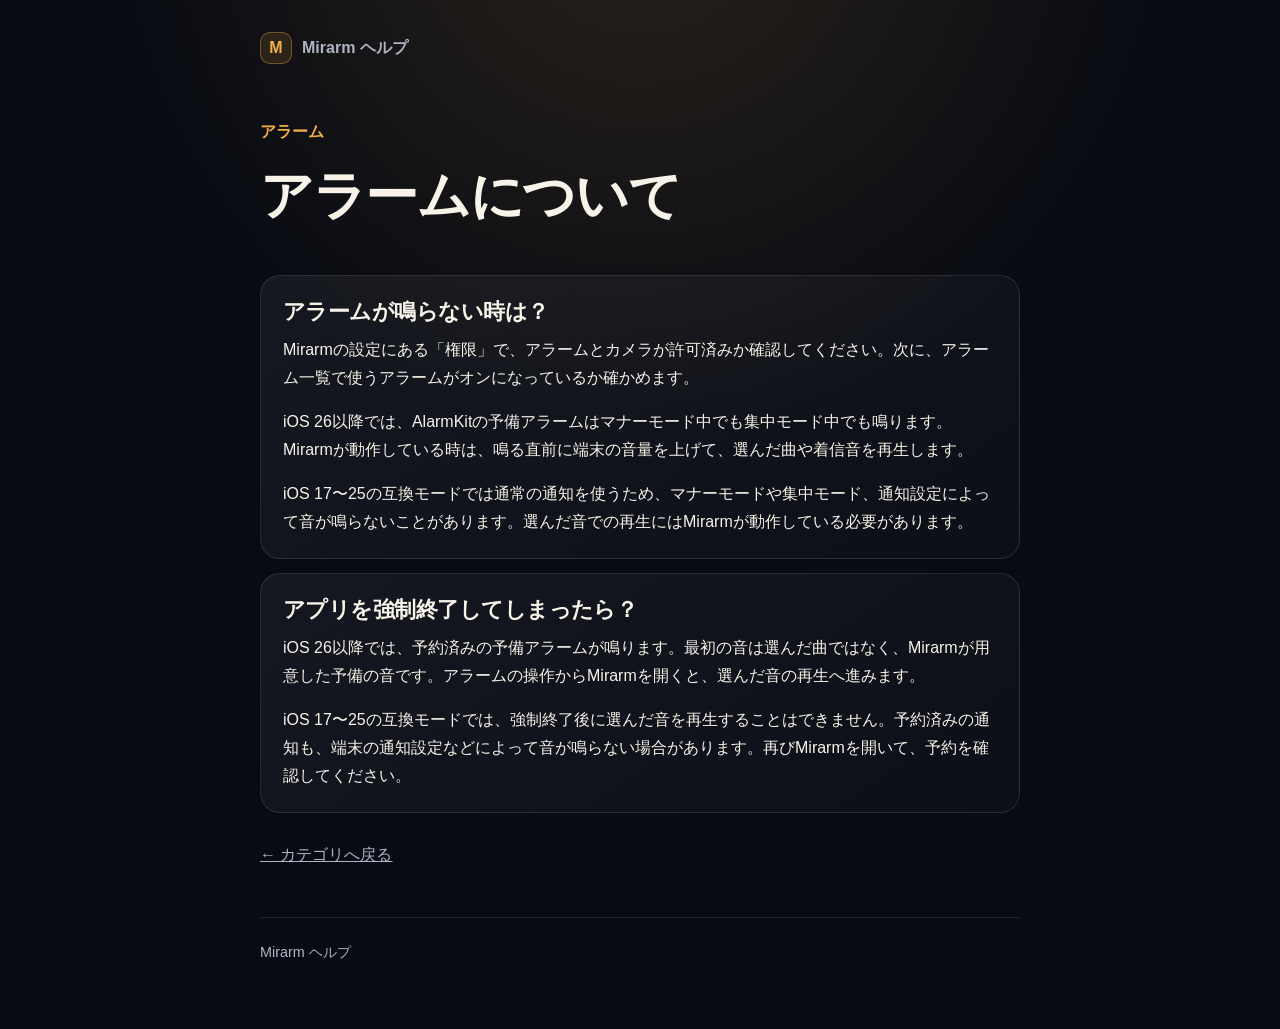
==== alarm.html @ 3942aad4 "Publish Mirarm help center" ====
<!doctype html>
<html lang="ja">
<head>
  <meta charset="utf-8">
  <meta name="viewport" content="width=device-width, initial-scale=1">
  <meta name="description" content="Mirarmのアラームについてのよくある質問です。">
  <title>アラーム｜Mirarm ヘルプ</title>
  <link rel="stylesheet" href="styles.css">
</head>
<body>
  <main class="shell">
    <a class="brand" href="index.html"><span class="brand-mark" aria-hidden="true">M</span>Mirarm ヘルプ</a>
    <header><p class="eyebrow">アラーム</p><h1>アラームについて</h1></header>
    <article class="answer">
      <h2>アラームが鳴らない時は？</h2>
      <p>Mirarmの設定にある「権限」で、アラームとカメラが許可済みか確認してください。次に、アラーム一覧で使うアラームがオンになっているか確かめます。</p>
      <p>iOS 26以降では、AlarmKitの予備アラームはマナーモード中でも集中モード中でも鳴ります。Mirarmが動作している時は、鳴る直前に端末の音量を上げて、選んだ曲や着信音を再生します。</p>
      <p>iOS 17〜25の互換モードでは通常の通知を使うため、マナーモードや集中モード、通知設定によって音が鳴らないことがあります。選んだ音での再生にはMirarmが動作している必要があります。</p>
    </article>
    <article class="answer">
      <h2>アプリを強制終了してしまったら？</h2>
      <p>iOS 26以降では、予約済みの予備アラームが鳴ります。最初の音は選んだ曲ではなく、Mirarmが用意した予備の音です。アラームの操作からMirarmを開くと、選んだ音の再生へ進みます。</p>
      <p>iOS 17〜25の互換モードでは、強制終了後に選んだ音を再生することはできません。予約済みの通知も、端末の通知設定などによって音が鳴らない場合があります。再びMirarmを開いて、予約を確認してください。</p>
    </article>
    <a class="back" href="index.html">← カテゴリへ戻る</a>
    <footer>Mirarm ヘルプ</footer>
  </main>
</body>
</html>
---- styles.css ----
:root {
  color-scheme: dark;
  --ink: #080b13;
  --panel: #111725;
  --line: rgba(255, 255, 255, 0.1);
  --text: #f7f3e9;
  --muted: #aeb4c2;
  --amber: #f2ae49;
  --amber-soft: rgba(242, 174, 73, 0.12);
}

* { box-sizing: border-box; }

html { background: var(--ink); }

body {
  margin: 0;
  color: var(--text);
  background:
    radial-gradient(circle at 50% -10%, rgba(242, 174, 73, 0.14), transparent 34rem),
    var(--ink);
  font-family: -apple-system, BlinkMacSystemFont, "SF Pro Text", "Hiragino Sans", sans-serif;
  font-size: 16px;
  line-height: 1.75;
}

a { color: inherit; }

.shell {
  width: min(760px, calc(100% - 32px));
  margin: 0 auto;
  padding: 32px 0 64px;
}

.brand {
  display: inline-flex;
  align-items: center;
  gap: 10px;
  color: var(--muted);
  text-decoration: none;
  font-weight: 650;
}

.brand-mark {
  display: grid;
  width: 32px;
  height: 32px;
  place-items: center;
  border: 1px solid rgba(242, 174, 73, 0.35);
  border-radius: 10px;
  color: var(--amber);
  background: var(--amber-soft);
}

header { padding: 54px 0 32px; }

h1, h2 { line-height: 1.3; letter-spacing: -0.025em; }
h1 { margin: 0 0 12px; font-size: clamp(2rem, 8vw, 3.3rem); }
h2 { margin: 40px 0 14px; font-size: 1.35rem; }
p { margin: 0 0 16px; }
.lead { max-width: 35rem; color: var(--muted); font-size: 1.05rem; }

.grid {
  display: grid;
  grid-template-columns: repeat(2, minmax(0, 1fr));
  gap: 14px;
}

.card, .answer {
  border: 1px solid var(--line);
  border-radius: 20px;
  background: linear-gradient(145deg, rgba(255,255,255,0.055), rgba(255,255,255,0.018));
}

.card {
  display: block;
  min-height: 148px;
  padding: 20px;
  text-decoration: none;
  transition: transform 160ms ease, border-color 160ms ease, background 160ms ease;
}

.card:hover, .card:focus-visible {
  transform: translateY(-2px);
  border-color: rgba(242, 174, 73, 0.45);
  background: linear-gradient(145deg, rgba(242,174,73,0.11), rgba(255,255,255,0.025));
  outline: none;
}

.card strong { display: block; margin-bottom: 8px; font-size: 1.1rem; }
.card span { color: var(--muted); }
.eyebrow { color: var(--amber); font-weight: 700; }
.back { display: inline-block; margin-top: 28px; color: var(--muted); }

.answer { padding: 22px; }
.answer + .answer { margin-top: 14px; }
.answer h2 { margin: 0 0 10px; }
.answer p:last-child { margin-bottom: 0; }

footer {
  margin-top: 48px;
  padding-top: 22px;
  border-top: 1px solid var(--line);
  color: var(--muted);
  font-size: 0.9rem;
}

@media (max-width: 600px) {
  .shell { width: min(100% - 24px, 760px); padding-top: 20px; }
  header { padding-top: 42px; }
  .grid { grid-template-columns: 1fr; }
  .card { min-height: 0; }
}

@media (prefers-reduced-motion: reduce) {
  .card { transition: none; }
}
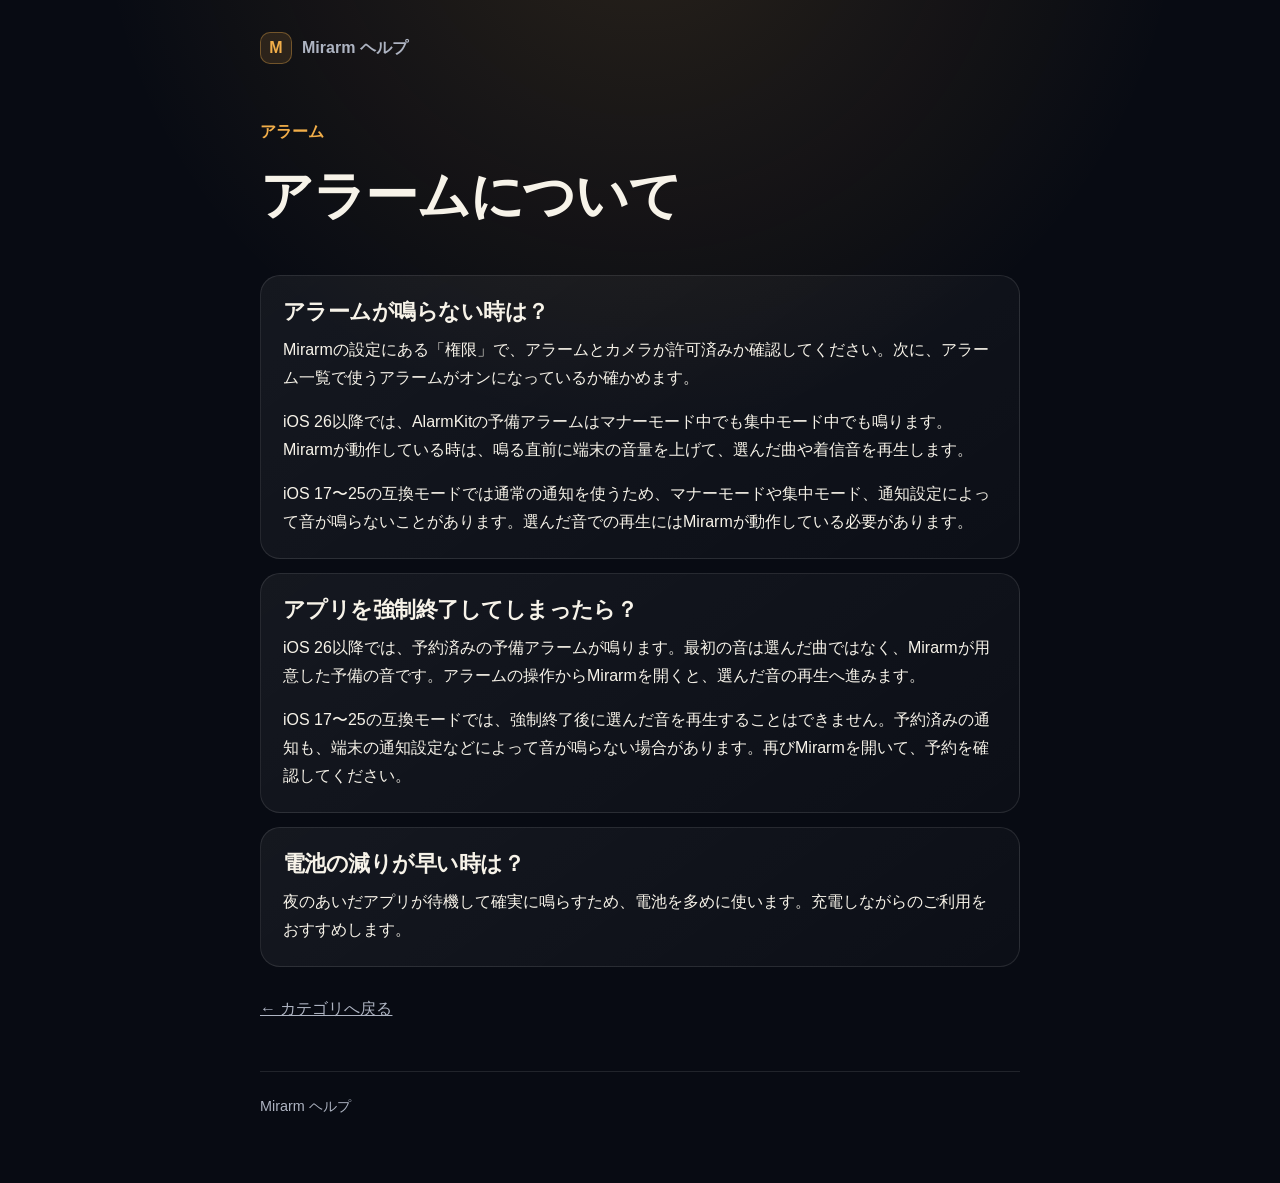
==== commit 15a72198: "Add battery usage note to alarm help Co-Authored-By: Claude Opus 5.5 <noreply@anthropic.com>" ====
--- a/alarm.html
+++ b/alarm.html
@@ -22,6 +22,10 @@
       <p>iOS 26以降では、予約済みの予備アラームが鳴ります。最初の音は選んだ曲ではなく、Mirarmが用意した予備の音です。アラームの操作からMirarmを開くと、選んだ音の再生へ進みます。</p>
       <p>iOS 17〜25の互換モードでは、強制終了後に選んだ音を再生することはできません。予約済みの通知も、端末の通知設定などによって音が鳴らない場合があります。再びMirarmを開いて、予約を確認してください。</p>
     </article>
+    <article class="answer">
+      <h2>電池の減りが早い時は？</h2>
+      <p>夜のあいだアプリが待機して確実に鳴らすため、電池を多めに使います。充電しながらのご利用をおすすめします。</p>
+    </article>
     <a class="back" href="index.html">← カテゴリへ戻る</a>
     <footer>Mirarm ヘルプ</footer>
   </main>
